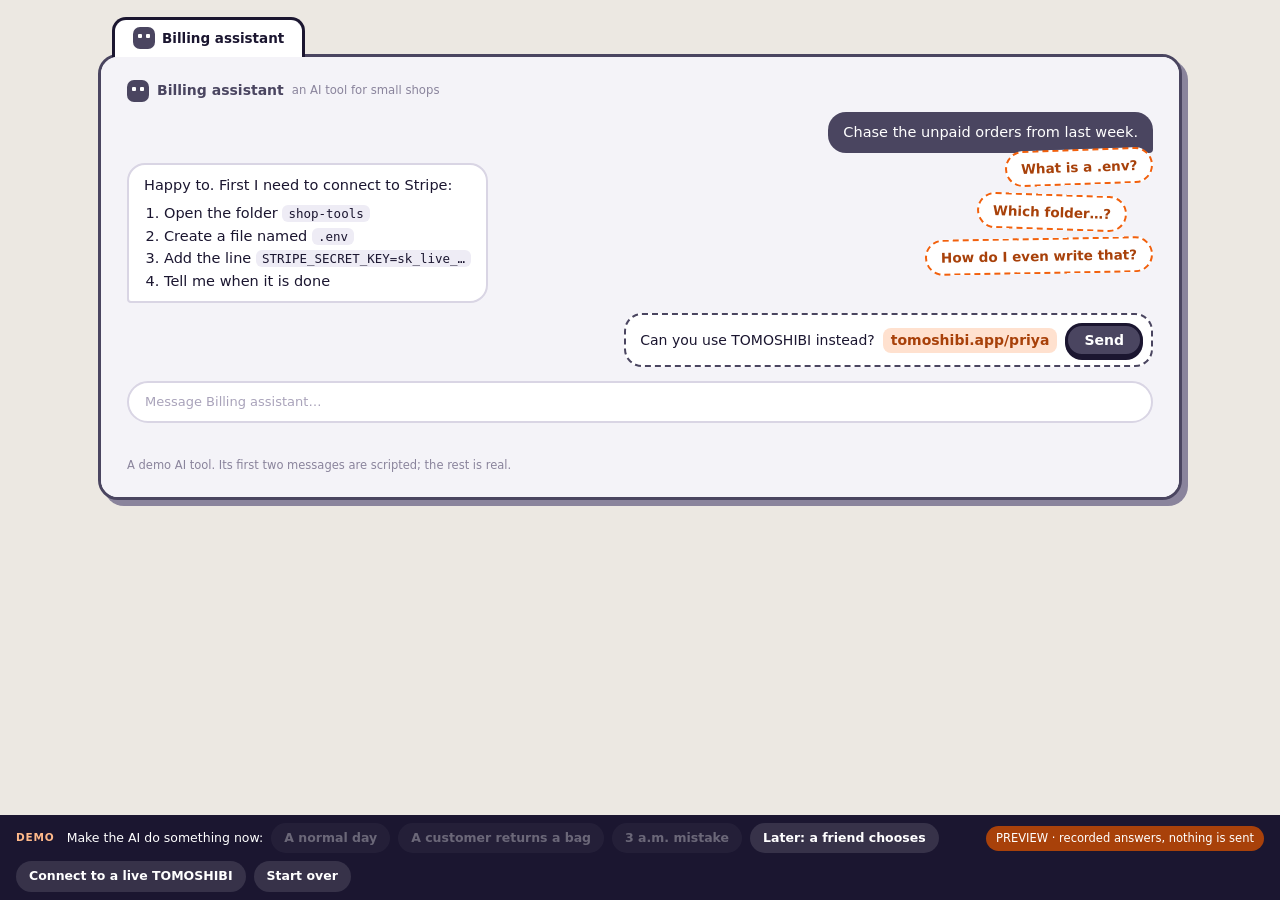
==== app.html @ fefb0758 "Ledger: on a computer with a bridge, only the bridge talks to the device; architecture replay page -" ====
<!doctype html>
<html lang="en" data-tabs="off">
<meta charset="utf-8">
<meta name="viewport" content="width=device-width, initial-scale=1, viewport-fit=cover">
<title>TOMOSHIBI — leave the key stuff to me</title>
<link rel="stylesheet" href="cute.css?v=9">
<link rel="manifest" href="manifest.webmanifest">
<meta name="theme-color" content="#F2600C">
<link rel="apple-touch-icon" href="apple-touch-icon.png">
<link rel="icon" href="favicon.svg" type="image/svg+xml">
<link rel="alternate icon" href="favicon-32.png" type="image/png">

<div class="shell"><div id="root"></div></div>
<div class="demo" id="demo"></div>

<script src="app.js"></script>
<script src="qr.js"></script>
<script src="ledger.js"></script>
<script src="flow.js?v=17"></script>
</html>
---- cute.css ----
/* TOMOSHIBI — the app. One flame on its dish (the same one that lives on the Ledger), flat and round.
   Generated from tools/storyboard/flow3.css (the approved storyboard) plus the page shell below. */
:root{--ink:#1B1630;--mut:#6b6580;--or:#F2600C;--glow:#FFC24A;--peach:#FFE1CF;--cream:#FBF7F1;--ok:#1f9d6b;--no:#e0457b;--hand:#F2600C}
*{box-sizing:border-box}html{scroll-behavior:smooth}
body{margin:0;background:#ECE8E2;color:var(--ink);font-family:ui-rounded,"SF Pro Rounded","Hiragino Maru Gothic ProN","Yu Gothic UI",system-ui,sans-serif;line-height:1.65;-webkit-font-smoothing:antialiased}
b,strong,h1,h2,h3,h4,th,button,.aibtn,.pill{font-family:ui-rounded,"SF Pro Rounded","Hiragino Sans","Yu Gothic UI",system-ui,sans-serif;font-weight:700}
.wrap{max-width:1080px;margin:0 auto;padding:28px 16px 80px}
/* ---- the app itself */
.win{background:#fff;border:3px solid var(--ink);border-radius:20px;overflow:hidden;box-shadow:6px 6px 0 var(--ink)}
.chrome{display:flex;gap:6px;align-items:center;padding:8px 12px 0;height:38px;border-bottom:3px solid var(--ink);background:#f3eee6}.chrome i{width:11px;height:11px;border-radius:50%;background:#ffd0b5;border:2px solid var(--ink);margin-bottom:8px}
.tab{align-self:flex-end;margin-left:8px;background:#fff;border:3px solid var(--ink);border-bottom:0;border-radius:10px 10px 0 0;padding:3px 16px 4px;font-size:12px;position:relative;top:3px}.tab.off{background:#e6e0d6;color:#8a849c;border-color:#bdb7ca;top:0}
.nav{display:flex;align-items:center;gap:16px;padding:10px 20px;border-bottom:2px solid #f1ece3}.logo{display:flex;align-items:center;gap:6px;font-size:19px;letter-spacing:-.03em}.who{margin-left:auto;font-size:12px;background:#f3eee6;border-radius:99px;padding:4px 12px;white-space:nowrap}
.links{display:flex;gap:4px;margin-left:8px}.links span{font-size:13.5px;padding:5px 14px;border-radius:99px;color:var(--mut)}.links .on{background:var(--ink);color:#fff;font-weight:700}
.stepper{display:flex;gap:6px;margin-left:8px;flex-wrap:wrap}.stepper span{display:flex;align-items:center;gap:6px;font-size:12.5px;padding:4px 12px 4px 5px;border-radius:99px;background:#f3eee6;color:var(--mut)}.stepper em{font-style:normal;font-weight:800;width:20px;height:20px;border-radius:50%;background:#fff;display:grid;place-items:center;font-size:11px}.stepper .done{background:#dff3e7;color:#17694a}.stepper .done em{background:var(--ok);color:#fff}.stepper .on{background:var(--or);color:#fff;font-weight:700}.stepper .on em{color:var(--or)}
.nowbar{display:grid;grid-template-columns:1fr 1.25fr;border-bottom:3px solid var(--ink)}.nowbar>div{padding:9px 20px;display:flex;flex-direction:column}.nowbar i{font-style:normal;font-size:10.5px;font-weight:800;letter-spacing:.1em;color:var(--mut)}.nowbar b{font-size:15.5px;line-height:1.4}.nowbar .y{background:var(--peach);border-left:3px solid var(--ink)}.nowbar .y i{color:#a8410a}
.body{display:grid;grid-template-columns:1.05fr 1fr;gap:28px;padding:26px 30px 30px;align-items:center}
.hero{display:flex;align-items:flex-end;gap:4px;margin-bottom:6px}.say{background:#fff;border:3px solid var(--ink);border-radius:18px 18px 18px 4px;padding:8px 14px;font-weight:700;font-size:14px;margin-bottom:72px;font-family:ui-rounded,"SF Pro Rounded","Hiragino Sans",system-ui,sans-serif}
.l h3{font-size:33px;line-height:1.15;margin:0 0 8px;letter-spacing:-.02em}.l p{margin:0;font-size:15px;color:#4a4560;line-height:1.55}
.r{display:flex;flex-direction:column;gap:12px}.card{background:#fff;border:3px solid var(--ink);border-radius:20px;padding:16px;display:flex;flex-direction:column;gap:9px}.card.soft{border-style:dashed;font-size:13.5px;background:transparent}.card small{color:var(--mut);font-size:12px;line-height:1.5}
.cardh{font-weight:700;font-size:15px;display:flex;justify-content:space-between;font-family:ui-rounded,"SF Pro Rounded",system-ui,sans-serif}.cardh span{font-weight:400;font-size:12px;color:var(--mut)}
.how{margin:0;padding-left:20px;font-size:14px;line-height:1.8}.how u{color:var(--or);text-decoration-thickness:2px}
.inp,.kv{background:#f7f2ea;border-radius:12px;padding:9px 12px;font-size:13.5px;display:flex;justify-content:space-between;gap:10px;align-items:center}.kv span{color:var(--mut)}.inp{border:2px solid var(--ink);background:#fff;font-family:ui-monospace,Menlo,monospace}.inp em{font-style:normal;font-family:ui-rounded,system-ui,sans-serif;font-size:11px;font-weight:700;background:#dff3e7;color:#17694a;border-radius:99px;padding:2px 10px}
.sentence{background:var(--peach);border-radius:12px;padding:10px 12px;font-size:14px;line-height:1.55}
.li{font-size:13.5px;display:flex;gap:8px;align-items:center}
button,.aibtn{background:var(--or);color:#fff;border:3px solid var(--ink);border-radius:99px;padding:10px 18px;font-size:15px;box-shadow:0 4px 0 var(--ink);cursor:pointer}button.ghost{background:#fff;color:var(--ink)}.two{display:flex;gap:10px}.two button:first-child{flex:1}
.tag{align-self:flex-start;font-size:11px;font-weight:800;letter-spacing:.05em;padding:3px 10px;border-radius:99px;color:#fff;border:2px solid var(--ink);white-space:nowrap}.tag.ok{background:var(--ok)}.tag.no{background:var(--no)}.tag.hand{background:var(--hand)}
.did{display:grid;grid-template-columns:1fr 1fr;gap:12px;font-size:13.5px}.did i{display:block;font-style:normal;font-size:10.5px;font-weight:800;letter-spacing:.1em;color:var(--mut);margin-bottom:4px}.did span{display:block;padding:3px 0 3px 24px;position:relative}.did span::before{position:absolute;left:0;top:4px;width:17px;height:17px;border-radius:50%;display:grid;place-items:center;font-size:11px;font-weight:800;color:#fff}.did .y::before{content:"✓";background:var(--ok)}.did .x::before{content:"×";background:#b9b3c9}.did .x{color:var(--mut);text-decoration:line-through;text-decoration-color:#cfc9dc}
.steps{display:grid;grid-template-columns:auto repeat(5,1fr);gap:6px;align-items:stretch;padding:12px 16px;border-top:3px solid var(--ink);background:#fff}.lt{font-size:10.5px;letter-spacing:.08em;align-self:center;margin-right:4px}.st{display:flex;gap:6px;align-items:center;font-size:12px;line-height:1.3;background:#f3eee6;border-radius:14px;padding:7px 8px;color:var(--mut)}.st em{font-style:normal;font-weight:800;width:20px;height:20px;border-radius:50%;background:#fff;display:grid;place-items:center;flex:none;font-size:11px}.st.ok{background:#dff3e7;color:#17694a}.st.ok em{background:var(--ok);color:#fff}.st.now{background:var(--peach);color:var(--ink);outline:3px solid var(--ink);font-weight:700}.st.now em{background:var(--or);color:#fff}
.nums{display:grid;grid-template-columns:repeat(3,1fr);gap:10px}.nums div{background:#fff;border:3px solid var(--ink);border-radius:18px;padding:12px 6px;text-align:center;font-size:12.5px;line-height:1.3}.n{display:block;font-size:40px;line-height:1.1}.n.ok{color:var(--ok)}.n.no{color:var(--no)}.n.hand{color:var(--hand)}
.qrrow{display:flex;gap:14px;align-items:center;font-size:13px}.qrrow ol{margin:4px 0 0;padding-left:18px}.qr{width:96px;height:96px;flex:none;border:3px solid var(--ink);border-radius:12px;background:conic-gradient(var(--ink) 25%,#fff 0 50%,var(--ink) 0 75%,#fff 0) 0 0/16px 16px}
.toast{display:flex;align-items:center;gap:10px;background:#fff;border:3px solid var(--ink);border-radius:16px;padding:8px 14px;max-width:440px;margin:0 0 14px auto;box-shadow:4px 4px 0 var(--ink);font-size:13.5px;line-height:1.4}.toast span{margin-left:auto;font-weight:700;color:var(--or);white-space:nowrap}
/* ---- the AI chat (mock) */
.win.ai{box-shadow:6px 6px 0 #8a849c;border-color:#4a4560}.win.ai .chrome{border-color:#4a4560;background:#e9e7f0}.win.ai .tab{border-color:#4a4560}.win.ai .chrome i{border-color:#4a4560;background:#d9d5e4}
.aibody{background:#f4f3f8;padding:18px 22px;display:flex;flex-direction:column;gap:10px;position:relative}.aihd{font-weight:700;font-size:14px;color:#4a4560;display:flex;align-items:center;gap:8px}.aihd small{font-weight:400;color:#8a849c}.bot{width:22px;height:22px;border-radius:7px;background:#4a4560;display:inline-block;position:relative}.bot::after{content:"";position:absolute;inset:7px 5px auto 5px;height:4px;background:radial-gradient(circle at 2px 2px,#fff 2px,transparent 2.5px),radial-gradient(circle at 10px 2px,#fff 2px,transparent 2.5px)}
.m{max-width:72%;padding:9px 15px;border-radius:18px;font-size:14.5px;line-height:1.55}.m.me{align-self:flex-end;background:#4a4560;color:#fff;border-bottom-right-radius:4px}.m.bot2,.m.bot{align-self:flex-start;background:#fff;border:2px solid #d9d5e4;border-bottom-left-radius:4px;width:auto;height:auto;display:block}.m.bot::after{content:none}
.m ol{margin:6px 0 0;padding-left:20px}code{font-family:ui-monospace,Menlo,monospace;font-size:12.5px;background:#eeecf5;border-radius:6px;padding:1px 6px}
.link{background:#FFE1CF;color:#a8410a;border-radius:8px;padding:1px 8px;font-weight:700;white-space:nowrap}.aibtn{display:flex;width:fit-content;align-items:center;gap:6px;margin-top:10px;padding:6px 16px}
.aiin{background:#fff;border:2px solid #d9d5e4;border-radius:99px;padding:8px 16px;color:#a9a3ba;font-size:13px;margin-top:4px}.mini{margin-top:14px}
.thoughts{position:absolute;right:26px;top:92px;display:flex;flex-direction:column;gap:8px;align-items:flex-end}.thoughts span{background:#fff;border:2.5px dashed var(--or);color:#a8410a;border-radius:99px;padding:5px 14px;font-size:13.5px;font-weight:700;transform:rotate(-2deg)}.thoughts span:nth-child(2){transform:rotate(2deg);margin-right:26px}.thoughts span:nth-child(3){transform:rotate(-1deg)}
/* ---- the hold */
.stage{background:var(--ink);color:#fff;padding:28px 30px 26px;transition:background .7s,color .7s}.hero5.lit .stage{background:#FFF3E4;color:var(--ink)}
.eyebrow{font-size:11.5px;font-weight:800;letter-spacing:.12em;color:#ffb98a}.lit .eyebrow{color:#a8410a}
.headline{text-align:center;max-width:720px;margin:0 auto 18px}.headline h3{font-size:42px;line-height:1.15;margin:4px 0 8px;letter-spacing:-.02em}.headline p{margin:0;font-size:15.5px;line-height:1.55;opacity:.85}
.lt2{display:none}.lit .lt2{display:inline}.lit .d{display:none}
.cols{display:grid;grid-template-columns:1fr auto 1fr;gap:22px;align-items:center}
.st5{list-style:none;margin:0;padding:0;display:flex;flex-direction:column;gap:7px}.st5 li{display:flex;gap:10px;align-items:center;background:rgba(255,255,255,.08);border-radius:14px;padding:8px 12px;opacity:.6}.st5 em{font-style:normal;font-weight:800;width:26px;height:26px;border-radius:50%;background:rgba(255,255,255,.18);display:grid;place-items:center;flex:none;font-size:13px}.st5 b{display:block;font-size:14.5px;line-height:1.3}.st5 small{font-size:12px;opacity:.75}
.st5 .ok{opacity:1}.st5 .ok em{background:var(--ok);color:#fff}.st5 .now{opacity:1;background:#fff;color:var(--ink);outline:3px solid var(--or)}.st5 .now em{background:var(--or);color:#fff}
.lit .st5 li{opacity:1;background:#fff;color:var(--ink);outline:0}.lit .st5 em{background:var(--ok);color:#fff}
.mid{text-align:center}.hold{position:relative;width:230px;height:230px;margin:0 auto;cursor:pointer;touch-action:none;user-select:none;-webkit-user-select:none;-webkit-touch-callout:none;border-radius:50%}.hold:focus-visible{outline:3px solid var(--glow)}
.ring{position:absolute;inset:0;width:100%;height:100%}.tr{fill:rgba(255,255,255,.06);stroke:rgba(255,255,255,.25);stroke-width:8;stroke-dasharray:3 12;stroke-linecap:round}.pr{fill:none;stroke:var(--or);stroke-width:10;stroke-linecap:round}.lit .tr{fill:#fff;stroke:var(--glow);stroke-dasharray:none}
.lamp{position:absolute;inset:34px;width:162px;height:162px}#hf{transform-origin:60px 92px;transform:scale(0)}.fh{display:none}.lit .fh{display:inline}.lit .fa{display:none}
.status{display:inline-block;margin-top:10px;font-weight:700;font-size:14px;background:rgba(255,255,255,.12);border-radius:99px;padding:5px 16px;font-family:ui-rounded,system-ui,sans-serif}.lit .status{background:var(--ok);color:#fff}
.onledger{background:#fff;color:var(--ink);border-radius:18px;padding:14px;display:flex;flex-direction:column;gap:7px;border:3px solid var(--ink)}.onledger i{font-style:normal;font-size:10.5px;font-weight:800;letter-spacing:.1em;color:#a8410a}.onledger .q{font-size:19px}.onledger small{font-size:12px;color:var(--mut);line-height:1.45}.pill{align-self:center;border:3px solid var(--ink);border-radius:99px;padding:5px 22px;font-size:14px;margin-top:2px}
.reasons{display:flex;gap:8px;justify-content:center;flex-wrap:wrap;margin-top:20px}.reasons span{font-size:13px;font-weight:700;border:2px solid rgba(255,255,255,.35);border-radius:99px;padding:4px 14px;font-family:ui-rounded,system-ui,sans-serif}.lit .reasons{display:none}
.after{display:none;justify-content:center;align-items:center;gap:16px;margin-top:20px}.lit .after{display:flex}.after a{font-size:13px;color:var(--mut);text-decoration:underline;cursor:pointer}
@media(max-width:800px){.top{grid-template-columns:1fr}.ba,.map,.whyhold,.body,.cols,.nowbar,.did{grid-template-columns:1fr}.nowbar .y{border-left:0;border-top:3px solid var(--ink)}.phase{grid-template-columns:auto 1fr}.phase .to{display:none}.phase .why{grid-column:1/-1}.steps{grid-template-columns:1fr 1fr}.lt{grid-column:1/-1}.stepper span:not(.on),.links span:not(.on){display:none}.top h1{font-size:23px}.headline h3{font-size:30px}.l h3{font-size:27px}.thoughts{position:static;align-items:flex-start}.m{max-width:92%}.say{margin-bottom:40px}.kind{display:none}}
.lit .st5 em{font-size:0}.lit .st5 em::after{content:"✓";font-size:13px}
.scene+h2.sec{margin-top:44px}
.mp:nth-child(7){grid-column:1/-1}
.cardh2{display:flex;justify-content:space-between;align-items:center;gap:8px;font-size:14.5px;flex-wrap:wrap}
.tgl{display:flex;background:#f3eee6;border-radius:99px;padding:3px;font-size:12px}.tgl span{padding:3px 12px;border-radius:99px;color:var(--mut);white-space:nowrap}.tgl .on{background:var(--ink);color:#fff;font-weight:700}
.field{display:flex;flex-wrap:wrap;gap:6px 8px;align-items:flex-end;justify-content:center;background:var(--ink);border-radius:16px;padding:18px 12px 14px;min-height:120px}
.field .me{text-align:center;margin:0 2px}.field .me svg{filter:drop-shadow(0 0 12px rgba(255,194,74,.75))}.field .me b{display:block;color:#fff;font-size:12.5px;margin-top:-2px}.field .an{opacity:.55}
.tool{display:grid;grid-template-columns:1fr auto;gap:0 10px;background:#f7f2ea;border-radius:14px;padding:9px 12px;font-size:13.5px;align-items:center}.tool b{font-size:14.5px}.tool span{color:var(--mut);font-size:12.5px;grid-column:1}.tool em{font-style:normal;grid-row:1/3;grid-column:2;font-size:12px;color:var(--mut)}
.tool.pick{background:var(--peach);outline:3px solid var(--ink)}.tool.pick em{display:flex;align-items:center;gap:4px;color:var(--ink);font-weight:700;font-size:14px}

/* ---- web hands over to the Ledger */
.top .sub{margin:6px 0 0;color:#fff;font-size:15px}.ba strong{color:#a8410a}
.duo{display:grid;grid-template-columns:minmax(0,1fr) auto 256px;gap:14px;align-items:center}
.lab{display:inline-block;font-size:12px;font-weight:700;border-radius:99px;padding:3px 12px;margin-bottom:8px;font-family:ui-rounded,"Hiragino Sans",system-ui,sans-serif}.lab.web{background:var(--ink);color:#fff}.lab.dev{background:#000;color:#fff}
.handoff{text-align:center;font-weight:700;color:#a8410a;font-size:13px;line-height:1.4;font-family:ui-rounded,"Hiragino Sans",system-ui,sans-serif}.handoff i{display:block;font-style:normal;font-size:32px;line-height:1}
.devnote{display:block;color:var(--mut);font-size:12px;margin-top:22px;line-height:1.5}
.ledger{width:256px;background:#141414;border-radius:28px;padding:12px 12px 32px;box-shadow:0 8px 0 #000,0 22px 30px rgba(0,0,0,.22);position:relative}
.ledger::after{content:"";position:absolute;left:50%;bottom:12px;width:44px;height:6px;border-radius:9px;background:#3a3a3a;transform:translateX(-50%)}
.lscreen{background:#f1f1ea;border-radius:16px;height:336px;color:#000;font-family:Inter,"Helvetica Neue",Arial,sans-serif;overflow:hidden;position:relative}
.ls{display:none;height:100%;flex-direction:column;align-items:center;justify-content:center;gap:6px;text-align:center;padding:16px 14px 56px}
.ledger[data-s=ask] .s-ask,.ledger[data-s=review] .s-review,.ledger[data-s=lit] .s-lit,.ledger[data-s=no] .s-no{display:flex}
.ls b{font-size:18px;line-height:1.25;font-family:inherit;font-weight:700}.ls span{font-size:13.5px;color:#444}.ls.s-lit,.ls.s-no{padding-bottom:16px}
.ledger button{all:unset;cursor:pointer;box-sizing:border-box;font-family:inherit}
.lfoot{position:absolute;left:0;right:0;bottom:0;display:grid;grid-template-columns:1fr 1fr;border-top:2px solid #000}.lfoot .lb{padding:14px 0;text-align:center;font-weight:700;font-size:14px}.lfoot .lb+.lb{border-left:2px solid #000}.lfoot .lb:active{background:#000;color:#fff}
.ls.s-review{justify-content:flex-start;align-items:stretch;text-align:left;padding:16px 16px 0}.ls .ltl{font-size:21px}.s-review dl{margin:6px 0 0}.s-review dt{font-size:12px;color:#555;margin-top:9px}.s-review dd{margin:0;font-size:15px;font-weight:700;line-height:1.3}
.lhold{position:absolute;left:0;right:0;bottom:0;border-top:3px solid #cfcfc6;padding:11px 14px;display:flex;align-items:center;justify-content:space-between}.lhold i{position:absolute;left:0;top:-3px;height:3px;width:0;background:#000}.lhold span{font-weight:700;font-size:16px;color:#000}
.lh{width:52px;height:52px;border-radius:50%;background:#000;touch-action:none;-webkit-touch-callout:none;user-select:none;-webkit-user-select:none}.lh::after{content:"";display:block;width:14px;height:14px;border:3px solid #fff;border-radius:50%;margin:16px auto 0}
.cols2{display:grid;grid-template-columns:minmax(0,1fr) auto;gap:18px;align-items:center}.hold{cursor:default;width:200px;height:200px}.lamp{inset:28px;width:144px;height:144px}
#hf{transition:transform .6s cubic-bezier(.3,1.5,.5,1)}.lit #hf{transform:scale(1)}
.hero5 .headline h3{font-size:36px}.dn2{display:none}.dn .dn2{display:inline}.dn .d{display:none}.dn .st5 li{opacity:.4;outline:0;background:rgba(255,255,255,.08);color:#fff}
.chosen{margin-top:18px;background:rgba(255,255,255,.1);border-radius:16px;padding:12px 16px;font-size:14.5px;line-height:1.55}.chosen i{display:block;font-style:normal;font-size:10.5px;font-weight:800;letter-spacing:.1em;color:#ffb98a}.chosen small{display:block;font-size:12px;opacity:.8;margin-top:4px;line-height:1.6}.chosen code{background:rgba(255,255,255,.16);color:inherit}
.lit .chosen{background:#fff}.lit .chosen i{color:#a8410a}.lit .chosen code{background:#f1ece3}
.try a{margin-left:8px;color:#a8410a;text-decoration:underline;cursor:pointer;white-space:nowrap}
@media(max-width:800px){.duo{grid-template-columns:1fr}.handoff i{transform:rotate(90deg)}.ledger{margin:0 auto}.cols2{grid-template-columns:1fr}.hero5 .headline h3{font-size:28px}}
.lit .eyebrow,.dn .eyebrow{visibility:hidden}
.duo .body{grid-template-columns:1fr;gap:16px;padding:22px 24px 24px}.duo .say{margin-bottom:64px}.duo .steps{grid-template-columns:repeat(5,1fr)}.duo .lt{grid-column:1/-1}

.one{background:#fff;border:3px solid var(--ink);border-radius:22px;padding:16px 20px;margin:0 0 14px;box-shadow:5px 5px 0 var(--ink)}.one h3{margin:0 0 10px;font-size:19px}
.two2{display:grid;grid-template-columns:1fr 1fr;gap:12px}.two2>div{background:var(--cream);border-radius:16px;padding:12px 16px;font-size:14px;line-height:1.65}.two2 span{display:flex;align-items:flex-end;gap:6px;margin-bottom:4px}.two2 span i{font-style:normal;font-weight:800;font-size:20px;align-self:center}.two2 b{display:block;font-size:17px}.two2 small{display:block;color:#a8410a;font-size:13px}
.glow svg{filter:drop-shadow(0 0 10px rgba(255,170,40,.95))}
@media(max-width:800px){.two2{grid-template-columns:1fr}}

/* ---- the real app: page shell, two "tabs" (the AI tool and TOMOSHIBI), demo strip */
body{background:#ECE8E2}
.shell{max-width:1120px;margin:0 auto;padding:14px 18px 120px}
.tabs{display:flex;gap:6px;align-items:flex-end;padding:0 14px;position:relative;z-index:1}
.tabs button{all:unset;cursor:pointer;display:flex;align-items:center;gap:7px;font-size:13.5px;padding:7px 18px 8px;border:3px solid var(--ink);border-bottom:0;border-radius:14px 14px 0 0;background:#ddd6cb;color:#6b6580;position:relative;top:3px;font-family:ui-rounded,"SF Pro Rounded",system-ui,sans-serif;font-weight:700}
.tabs button.on{background:#fff;color:var(--ink);z-index:2}.tabs button svg{display:block}
.tabs .dot{width:10px;height:10px;border-radius:50%;background:var(--or);border:2px solid var(--ink);animation:pulse 1s infinite}
@keyframes pulse{50%{transform:scale(1.35)}}
.frame{background:#fff;border:3px solid var(--ink);border-radius:20px;overflow:hidden;box-shadow:6px 6px 0 var(--ink);animation:in .28s ease-out}
@keyframes in{from{transform:translateY(8px)}}
.frame.ai{border-color:#4a4560;box-shadow:6px 6px 0 #8a849c}
.body{min-height:400px}.l h1{font-size:34px;line-height:1.15;margin:0 0 8px;letter-spacing:-.02em}
.nowbar b{font-family:ui-rounded,"SF Pro Rounded",system-ui,sans-serif}
a.btn,button.btn{display:inline-block;text-align:center;text-decoration:none;background:var(--or);color:#fff;border:3px solid var(--ink);border-radius:99px;padding:10px 18px;font-size:15px;font-weight:700;box-shadow:0 4px 0 var(--ink);cursor:pointer;font-family:ui-rounded,"SF Pro Rounded",system-ui,sans-serif}
button:active,a.btn:active{transform:translateY(3px);box-shadow:0 1px 0 var(--ink)}button[disabled]{opacity:.45;cursor:default}
button.ghost,a.ghost{background:#fff;color:var(--ink)}button.link{all:unset;cursor:pointer;color:#a8410a;text-decoration:underline;font-size:13px}
.inp input{all:unset;flex:1;font-family:ui-monospace,Menlo,monospace;font-size:13.5px;min-width:0}.kv select{font:inherit;font-weight:700;border:2px solid var(--ink);border-radius:10px;padding:3px 8px;background:#fff;color:var(--ink)}
.codes{display:flex;flex-wrap:wrap;gap:5px;margin-top:6px}.codes code{font-size:11.5px}
.softhold{background:#fff;color:var(--ink);border:3px dashed var(--or);border-radius:16px;padding:12px 14px;margin-top:14px;font-size:13.5px;line-height:1.5}.softhold .two{margin-top:8px}
.holdbtn{position:relative;overflow:hidden}.holdbtn i{position:absolute;left:0;top:0;bottom:0;width:0;background:rgba(0,0,0,.22)}.holdbtn.down i{width:100%;transition:width 1.1s linear}
.connect{display:flex;gap:8px;flex-wrap:wrap;margin-top:10px}
.lit-in #hf{transform:scale(1);animation:grow .8s cubic-bezier(.3,1.5,.5,1)}@keyframes grow{from{transform:scale(0)}}
.hero5 .cols2{max-width:760px;margin:0 auto}.hero5 .chosen{max-width:760px;margin-left:auto;margin-right:auto}
.rec{font-size:12.5px;color:#a8410a;margin-left:auto;white-space:nowrap}
.li{padding:6px 0;border-bottom:2px solid #f3eee6}.li:last-of-type{border:0}
.wstatus{font-weight:700;font-size:14px;background:#f3eee6;border-radius:12px;padding:8px 12px}
.qrbox{background:#fff;border:3px solid var(--ink);border-radius:12px;padding:6px;flex:none;line-height:0}.qrbox svg{width:120px;height:120px;display:block}
.sample{display:inline-block;font-size:10.5px;font-weight:800;letter-spacing:.08em;background:#e4e0ee;color:#4a4560;border-radius:99px;padding:2px 10px;margin-left:8px;vertical-align:2px}
.aibody{min-height:440px;padding:22px 26px}.aibody .foot{margin-top:auto;font-size:11.5px;color:#8a849c}
.suggest{align-self:flex-end;display:flex;gap:8px;align-items:center;background:#fff;border:2px dashed #4a4560;border-radius:18px;padding:8px 8px 8px 14px;font-size:14px;max-width:80%}.suggest button{padding:6px 16px;font-size:14px;background:#4a4560;box-shadow:0 3px 0 #1B1630}
.m.sys{align-self:center;background:transparent;color:#8a849c;font-size:12.5px;padding:0}
.m .state{display:block;margin-top:6px;font-size:12.5px;font-weight:700}.m .state.wait{color:#a8410a}.m .state.ok{color:#17694a}.m .state.bad{color:#b02a5b}
.toast{position:fixed;right:22px;top:18px;z-index:20;cursor:pointer;animation:in .3s ease-out;margin:0}
.demo{position:fixed;left:0;right:0;bottom:0;background:#1B1630;color:#fff;padding:8px 16px;display:flex;gap:8px;align-items:center;flex-wrap:wrap;font-size:12.5px;z-index:10}
.demo b{letter-spacing:.08em;font-size:10.5px;color:#ffb98a;margin-right:4px}.demo button{all:unset;cursor:pointer;background:rgba(255,255,255,.12);border-radius:99px;padding:5px 13px;font-family:ui-rounded,system-ui,sans-serif;font-weight:700}.demo button:hover{background:rgba(255,255,255,.22)}.demo button[disabled]{opacity:.35;cursor:default}
.demo .sp{flex:1}.demo .chip{background:rgba(255,255,255,.1);border-radius:99px;padding:3px 10px;font-size:11.5px;white-space:nowrap}.demo .chip.live{background:#1f9d6b}.demo .chip.warn{background:#a8410a}
.err{background:#ffe1e9;color:#8d1f47;border-radius:12px;padding:8px 12px;font-size:13px;margin-top:10px}
@media(max-width:800px){.shell{padding:8px 8px 150px}.l h1{font-size:27px}.toast{left:10px;right:10px;top:8px}.body{min-height:0}}

/* ---- value moments: what you just gained, what comes next, why it is worth the wait */
.gain{display:flex;gap:10px;align-items:center;background:#dff3e7;border-bottom:3px solid var(--ink);padding:9px 20px;font-weight:700;font-size:15px;font-family:ui-rounded,"SF Pro Rounded",system-ui,sans-serif;animation:pop .5s cubic-bezier(.3,1.6,.5,1)}
.gain i{font-style:normal;font-size:10.5px;letter-spacing:.1em;background:var(--ok);color:#fff;border-radius:99px;padding:3px 11px;white-space:nowrap}
@keyframes pop{from{transform:scaleY(0)}}
.wait{display:flex;gap:12px;align-items:flex-start;background:var(--peach);border-radius:16px;padding:12px 14px;font-size:13.5px;line-height:1.5;color:var(--ink)}
.wait>div:last-child{flex:1}.wait b{font-size:15px}.flick svg{animation:flick 1.1s ease-in-out infinite;transform-origin:50% 90%}
@keyframes flick{0%,100%{transform:scale(1) rotate(-2deg)}50%{transform:scale(1.08) rotate(2deg)}}
.dots i{font-style:normal;animation:dot 1.2s infinite}.dots i:nth-child(2){animation-delay:.2s}.dots i:nth-child(3){animation-delay:.4s}@keyframes dot{0%,60%,100%{opacity:.2}30%{opacity:1}}
.nx{margin-top:5px}.nx i{font-style:normal;font-size:10px;font-weight:800;letter-spacing:.1em;background:var(--ink);color:#fff;border-radius:99px;padding:1px 9px;margin-right:7px}.nx.y i{background:var(--or)}
.pre{display:flex;gap:10px;align-items:center;background:#f7f2ea;border-radius:14px;padding:9px 12px}.pre em{font-style:normal;font-weight:800;background:var(--or);color:#fff;width:26px;height:26px;border-radius:50%;display:grid;place-items:center;flex:none;font-size:13px}.pre b{display:block;font-size:14.5px}.pre span{font-size:12.5px;color:#17694a;font-weight:700}
.links span{cursor:pointer}.connectmsg{font-weight:700;margin:10px 0 0}
.chosen+.chosen{margin-top:10px}

/* ---- phone: every tab stays reachable, and the demo strip is one row you can swipe */
@media(max-width:800px){
  .links span:not(.on){display:inline-block}.links{margin-left:0;gap:2px}.links span{padding:5px 10px;font-size:13px}
  .who{display:none}.nav{gap:8px;padding:8px 12px;flex-wrap:wrap}
  .demo{flex-wrap:nowrap;overflow-x:auto;white-space:nowrap;-webkit-overflow-scrolling:touch}.demo .sp{display:none}
  .shell{padding-bottom:70px}.gain{font-size:14px;padding:8px 14px;flex-wrap:wrap}
}

/* ---- motion: screens move into each other, the flame is alive, waiting is visible */
.frame{position:relative}
.frame.loading::before{content:"";position:absolute;left:0;top:0;height:4px;width:40%;z-index:5;background:linear-gradient(90deg,transparent,var(--or),var(--glow),transparent);animation:bar 1.1s linear infinite}
@keyframes bar{from{transform:translateX(-100%)}to{transform:translateX(250%)}}
.sk{height:16px;border-radius:99px;margin:10px 0;background:linear-gradient(90deg,#efe6d8 25%,#fbf3e6 37%,#efe6d8 63%);background-size:400% 100%;animation:shim 1.3s linear infinite}
.sk.w40{width:40%}.sk.w50{width:50%}.sk.w60{width:60%}.sk.w70{width:70%;height:30px}.sk.w90{width:90%}
@keyframes shim{from{background-position:100% 0}to{background-position:0 0}}
.typing{display:inline-flex;gap:4px;vertical-align:middle}.typing i{width:7px;height:7px;border-radius:50%;background:currentColor;opacity:.35;animation:typ 1s ease-in-out infinite}.typing i:nth-child(2){animation-delay:.15s}.typing i:nth-child(3){animation-delay:.3s}
@keyframes typ{30%{opacity:1;transform:translateY(-3px)}60%{opacity:.35;transform:none}}
.m.typing{padding:12px 16px}
.nudge{flex-direction:row!important;align-items:center;gap:10px!important;background:var(--peach)!important}.nudge>div{flex:1;font-size:14px;line-height:1.4}.nudge b{display:block;font-size:15px}.nudge button{padding:8px 14px;font-size:14px;white-space:nowrap}
.demo input{all:unset;background:#fff;color:#1B1630;border-radius:99px;padding:5px 12px;font-size:12.5px;width:230px;font-family:ui-monospace,Menlo,monospace}
button,.aibtn,a.btn{transition:transform .12s ease,box-shadow .12s ease,background .2s}
@media (hover:hover){button:not([disabled]):hover,.aibtn:hover,a.btn:hover{transform:translateY(-2px);box-shadow:0 6px 0 var(--ink)}.demo button:hover,.tabs button:hover,button.link:hover,.ledger button:hover{transform:none;box-shadow:none}.links span:hover{background:#f3eee6}.links span.on:hover{background:var(--ink)}}
.links span{transition:background .2s,color .2s}.tabs button{transition:background .2s,color .2s}
@media (prefers-reduced-motion: no-preference){
  /* the flame is alive */
  .hero .c svg{animation:bob 3.2s ease-in-out infinite;transform-origin:50% 92%}
  .m-alert .c svg{animation:wig .55s ease-in-out infinite}
  .m-asleep .c svg{animation:breathe 4s ease-in-out infinite}
  .m-happy .c svg{animation:hop .5s cubic-bezier(.3,1.6,.5,1) 2,bob 3.2s ease-in-out 1s infinite}
  .m-guard .c svg{animation:none}
  @keyframes bob{50%{transform:translateY(-5px) rotate(1.5deg)}}
  @keyframes wig{25%{transform:rotate(-5deg)}75%{transform:rotate(5deg)}}
  @keyframes breathe{50%{transform:scale(1.03,.97)}}
  @keyframes hop{40%{transform:translateY(-14px) scale(1.04)}}
  .say{animation:saypop .45s cubic-bezier(.3,1.6,.5,1) .18s backwards;transform-origin:0 100%}
  @keyframes saypop{from{transform:scale(.4)}}
  /* what is new arrives; what was there stays */
  .r>*{animation:rise .42s cubic-bezier(.2,.9,.3,1) backwards}.r>*:nth-child(2){animation-delay:.08s}.r>*:nth-child(3){animation-delay:.16s}
  .pre,.card>.li,.st5 li,.tool{animation:rise .4s cubic-bezier(.2,.9,.3,1) backwards}
  .pre:nth-of-type(2),.card>.li:nth-of-type(2),.st5 li:nth-child(2),.tool:nth-of-type(2){animation-delay:.07s}.pre:nth-of-type(3),.card>.li:nth-of-type(3),.st5 li:nth-child(3),.tool:nth-of-type(3){animation-delay:.14s}.st5 li:nth-child(4){animation-delay:.21s}.st5 li:nth-child(5){animation-delay:.28s}
  @keyframes rise{from{transform:translateY(14px)}}
  .m.new{animation:msg .32s cubic-bezier(.2,.9,.3,1) backwards}@keyframes msg{from{transform:translateY(12px) scale(.96)}}
  .field .me svg{animation:glow 2.6s ease-in-out infinite}.field .an{animation:twinkle 3s ease-in-out infinite}.field .an:nth-child(3n){animation-delay:.9s}.field .an:nth-child(3n+1){animation-delay:1.7s}
  @keyframes glow{50%{filter:drop-shadow(0 0 20px rgba(255,194,74,1))}}@keyframes twinkle{50%{opacity:.85}}
  .hero5 .ring .tr{animation:spin 14s linear infinite;transform-origin:110px 110px}@keyframes spin{to{transform:rotate(360deg)}}
  #root[data-same="1"] .frame,#root[data-same="1"] .r>*,#root[data-same="1"] .pre,#root[data-same="1"] .card>.li,#root[data-same="1"] .st5 li,#root[data-same="1"] .tool,#root[data-same="1"] .say,#root[data-same="1"] .gain{animation:none}
  /* one screen moves into the next: the flame travels, the headline and the panel change places */
  .frame{animation:none}
  .hero .c,.hero5 .hold{view-transition-name:lamp}.l h1,.hero5 .headline h3{view-transition-name:headline}.r{view-transition-name:panel}.nowbar{view-transition-name:nowbar}.tabs{view-transition-name:tabs}
  ::view-transition-old(root),::view-transition-new(root){animation-duration:.22s}
  ::view-transition-group(lamp){animation-duration:.5s;animation-timing-function:cubic-bezier(.3,1.35,.5,1)}
  ::view-transition-old(panel){animation:.16s ease-in both vt-out}::view-transition-new(panel){animation:.36s cubic-bezier(.2,.9,.3,1) .08s both vt-in}
  ::view-transition-old(headline){animation:.14s ease-in both vt-fade}::view-transition-new(headline){animation:.32s ease-out .1s both vt-up}
  ::view-transition-old(nowbar){animation:.14s ease-in both vt-fade}::view-transition-new(nowbar){animation:.28s ease-out .05s both vt-down}
  @keyframes vt-out{to{opacity:0;transform:translateX(-20px)}}@keyframes vt-in{from{opacity:0;transform:translateX(28px)}}
  @keyframes vt-fade{to{opacity:0}}@keyframes vt-up{from{opacity:0;transform:translateY(12px)}}@keyframes vt-down{from{opacity:0;transform:translateY(-8px)}}
}
.ledgerline{display:flex;gap:8px;align-items:flex-start;font-size:13px;line-height:1.5;background:#f7f2ea;border-radius:12px;padding:8px 12px}.ledgerline em{font-style:normal;font-weight:800;width:20px;height:20px;border-radius:50%;background:var(--or);color:#fff;display:grid;place-items:center;flex:none;font-size:12px}.ledgerline.ok{background:#dff3e7;color:#17694a;align-items:center}.ledgerline.ok em{background:var(--ok)}.ledgerline .connect{margin:6px 0}.ledgerline button{padding:6px 14px;font-size:13.5px}.ledgerline small{display:block}
.shared{background:#1B1630;color:#fff;border-radius:14px;padding:8px 14px;font-size:13px;line-height:1.5;margin:0 0 10px}.shared b{color:#ffb98a}
.wld{font-style:normal;font-size:9.5px;font-weight:800;letter-spacing:.06em;background:var(--or);color:#fff;border-radius:99px;padding:1px 7px;margin-left:6px;vertical-align:2px}.links .on .wld{background:#fff;color:var(--ink)}
.pre.later{background:transparent;border:2.5px dashed #d9cfbf}.pre.later em{background:#b9b3c9}.pre.now{outline:3px solid var(--ink);background:var(--peach)}.pre.ok em{background:var(--ok)}.pre.ok span{color:#17694a}[data-view="lights-early"] .pre:not(.ok):not(.now) em{background:#b9b3c9}[data-view="lights-early"] .pre:not(.ok):not(.now) span{color:var(--mut)}

/* ---- fewer words: one bar carries the value */
.vbar{display:flex;align-items:center;gap:12px;padding:11px 20px;background:var(--peach);border-bottom:3px solid var(--ink)}
.vbar i{font-style:normal;font-size:10.5px;font-weight:800;letter-spacing:.1em;background:var(--ink);color:#fff;border-radius:99px;padding:3px 11px;white-space:nowrap}
.vbar b{font-size:18px;line-height:1.3;font-family:ui-rounded,"SF Pro Rounded",system-ui,sans-serif}
.l h1{font-size:42px;line-height:1.1}.l p{font-size:16px}.say{font-size:15px}
.how1{font-size:14px;line-height:1.6}.how1 u{color:var(--or);text-decoration-thickness:2px}
.st5 li{padding:10px 12px}.st5 b{font-size:15.5px}
.chosen .codes{margin:6px 0 4px}.chosen>div{font-size:15px}
.nudge b{font-size:15.5px}.gain{font-size:16px}
.shared{font-size:12.5px;padding:6px 14px}
@media (prefers-reduced-motion: no-preference){.vbar{view-transition-name:nowbar}}
@media(max-width:800px){.vbar{padding:9px 14px;gap:8px}.vbar b{font-size:15.5px}.l h1{font-size:30px}}
.logo img{display:block;height:26px;width:auto}.tabs button img{display:block}.aibtn img{display:block}
.qrrow small{display:block;color:var(--mut);font-size:12.5px;margin-top:2px}.qrrow b{font-size:15.5px}
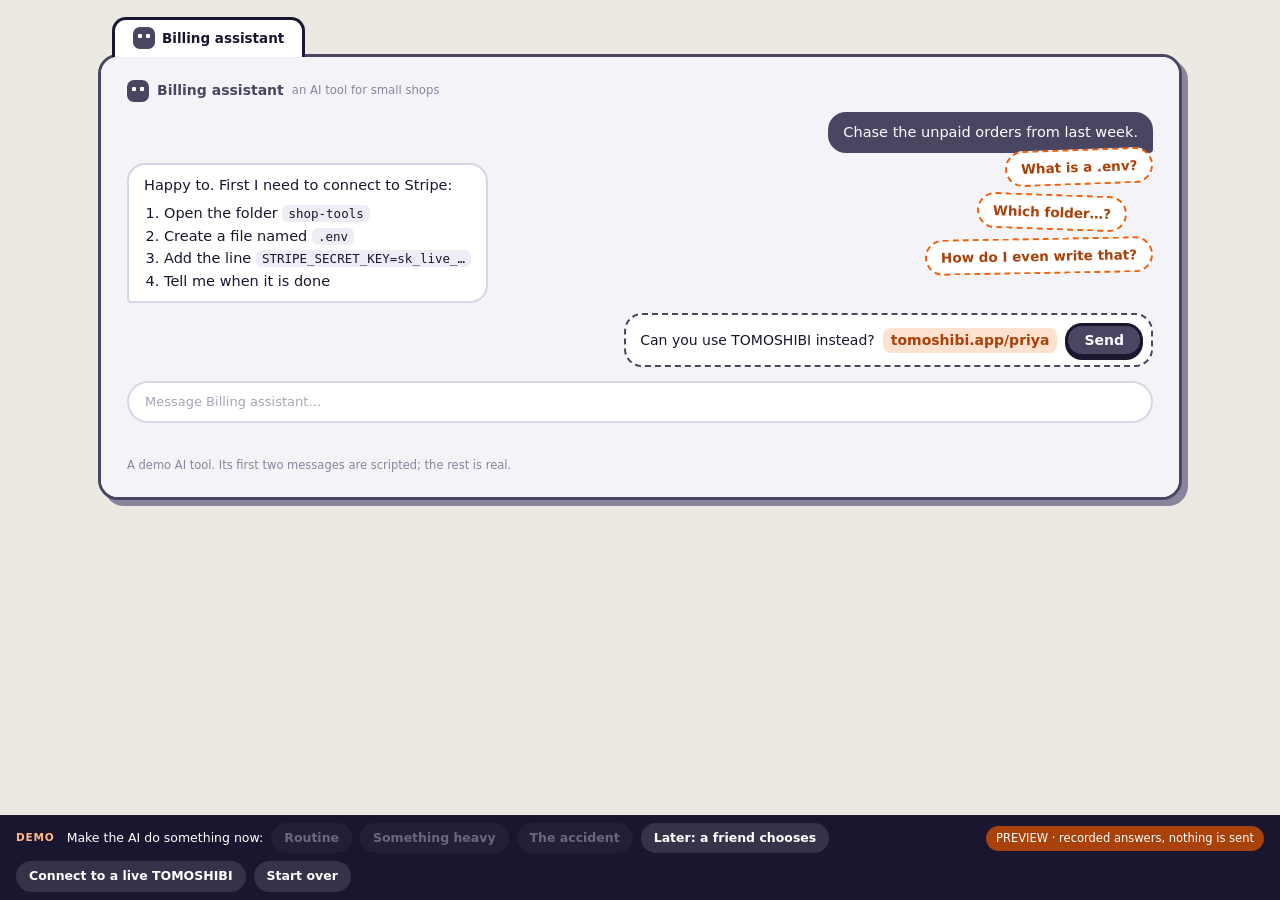
==== commit 1f171ffd: "App and architecture page: use the function names fixed in the README and the journey Custody + Perm" ====
--- a/app.html
+++ b/app.html
@@ -16,5 +16,5 @@
 <script src="app.js"></script>
 <script src="qr.js"></script>
 <script src="ledger.js"></script>
-<script src="flow.js?v=17"></script>
+<script src="flow.js?v=18"></script>
 </html>
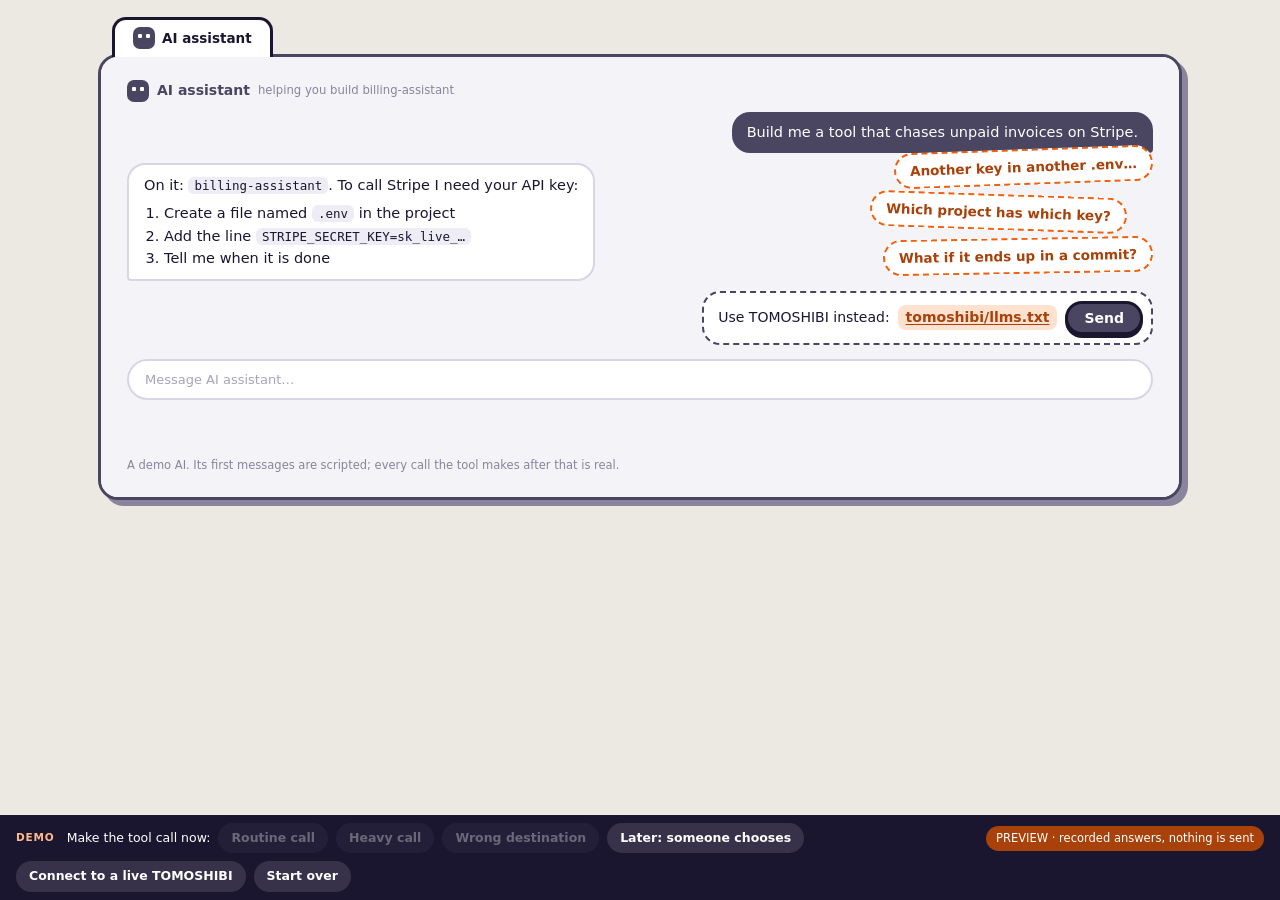
==== commit aa8daa51: "App: the switchboard for a builder — add a row, the label, lights for the tool you built The person " ====
--- a/app.html
+++ b/app.html
@@ -3,7 +3,7 @@
 <meta charset="utf-8">
 <meta name="viewport" content="width=device-width, initial-scale=1, viewport-fit=cover">
 <title>TOMOSHIBI — leave the key stuff to me</title>
-<link rel="stylesheet" href="cute.css?v=9">
+<link rel="stylesheet" href="cute.css?v=12">
 <link rel="manifest" href="manifest.webmanifest">
 <meta name="theme-color" content="#F2600C">
 <link rel="apple-touch-icon" href="apple-touch-icon.png">
@@ -16,5 +16,5 @@
 <script src="app.js"></script>
 <script src="qr.js"></script>
 <script src="ledger.js"></script>
-<script src="flow.js?v=18"></script>
+<script src="flow.js?v=19"></script>
 </html>
--- a/cute.css
+++ b/cute.css
@@ -224,3 +224,19 @@
 @media(max-width:800px){.vbar{padding:9px 14px;gap:8px}.vbar b{font-size:15.5px}.l h1{font-size:30px}}
 .logo img{display:block;height:26px;width:auto}.tabs button img{display:block}.aibtn img{display:block}
 .qrrow small{display:block;color:var(--mut);font-size:12.5px;margin-top:2px}.qrrow b{font-size:15.5px}
+
+/* the switchboard: the list of APIs, the table of labels, a call being put through, the label's code, the AI reading */
+.apis{display:flex;flex-wrap:wrap;gap:6px}.apis span{display:flex;align-items:center;gap:6px;border:2.5px solid var(--ink);border-radius:99px;padding:5px 13px;font-size:13.5px;font-weight:800;background:#fff}
+.apis span.on{background:var(--ink);color:#fff}.apis span.off{border-style:dashed;border-color:#cfc6b6;color:#a39c8d;font-weight:700}.apis i{font-style:normal;font-size:10.5px;font-weight:700;letter-spacing:.04em}
+.kv code{font-family:ui-monospace,Menlo,monospace;font-size:13px}.kv .fixed{font-style:normal;font-size:10.5px;font-weight:800;letter-spacing:.06em;color:var(--mut);border:1.5px solid #cfc6b6;border-radius:99px;padding:1px 7px;margin-left:4px;vertical-align:1px}
+.tbl{border:2.5px solid var(--ink);border-radius:14px;overflow:hidden;font-size:12.5px}.tbl .th,.tbl .tr{display:grid;grid-template-columns:1.05fr 1.25fr 1.35fr .8fr;gap:8px;padding:7px 11px;align-items:center}
+.tbl .th{background:var(--ink);color:#fff;font-size:10px;font-weight:800;letter-spacing:.1em}.tbl .tr{background:#fff}.tbl .tr b{font-family:ui-monospace,Menlo,monospace;font-size:12px;white-space:nowrap}.tbl .tr span{white-space:nowrap;overflow:hidden;text-overflow:ellipsis}.tbl .tr span:last-child{font-family:ui-monospace,Menlo,monospace;color:var(--mut)}
+.pipe{display:flex;align-items:center;gap:6px;flex-wrap:wrap;font-size:12.5px;background:#f7f2ea;border-radius:12px;padding:8px 11px}.pipe span,.pipe b{background:#fff;border:2px solid var(--ink);border-radius:9px;padding:2px 8px;white-space:nowrap}
+.pipe b{background:var(--or);color:#fff}.pipe i{font-style:normal;font-size:10.5px;color:var(--mut);display:flex;align-items:center;gap:3px}.pipe i::after{content:'→';font-size:14px;color:var(--ink)}.pipe em{font-style:normal;font-weight:800;margin-left:auto}
+pre.code{margin:0;background:var(--ink);color:#f3efe7;border-radius:14px;padding:11px 13px;font:12px/1.55 ui-monospace,Menlo,monospace;white-space:pre-wrap;word-break:break-word}pre.code i{font-style:normal;color:#a59fb8}pre.code b{color:var(--glow)}
+.readlist{display:flex;flex-direction:column;gap:5px;font-size:13.5px}.readlist div{display:flex;align-items:center;gap:8px;color:#9a94ab}.readlist em{font-style:normal;width:18px;height:18px;border-radius:50%;border:2px solid #c9c3d6;display:grid;place-items:center;font-size:11px;font-weight:800;flex:none}
+.readlist .ok{color:inherit}.readlist .ok em{background:var(--ok);border-color:var(--ok);color:#fff}.readlist .now{color:inherit}.readlist .now em{border-color:var(--or);border-top-color:transparent;animation:spin .7s linear infinite}@keyframes spin{to{transform:rotate(360deg)}}
+.m a.link,.suggest a.link{color:#a8410a;text-decoration:underline;text-underline-offset:2px}
+.trust{display:flex;align-items:center;gap:10px;background:var(--peach);border:2.5px solid var(--ink);border-radius:14px;padding:8px 12px}.trust i{display:block;font-style:normal;font-size:10px;font-weight:800;letter-spacing:.1em;color:#a8410a}.trust b{font-size:15px}
+.seal{font-size:11.5px;font-weight:700;color:#17694a;margin-left:auto;white-space:nowrap}.seal.off{color:#a39c8d;font-weight:600}.li .seal+.rec{margin-left:8px}
+@media (prefers-reduced-motion: reduce){.readlist .now em{animation:none}}
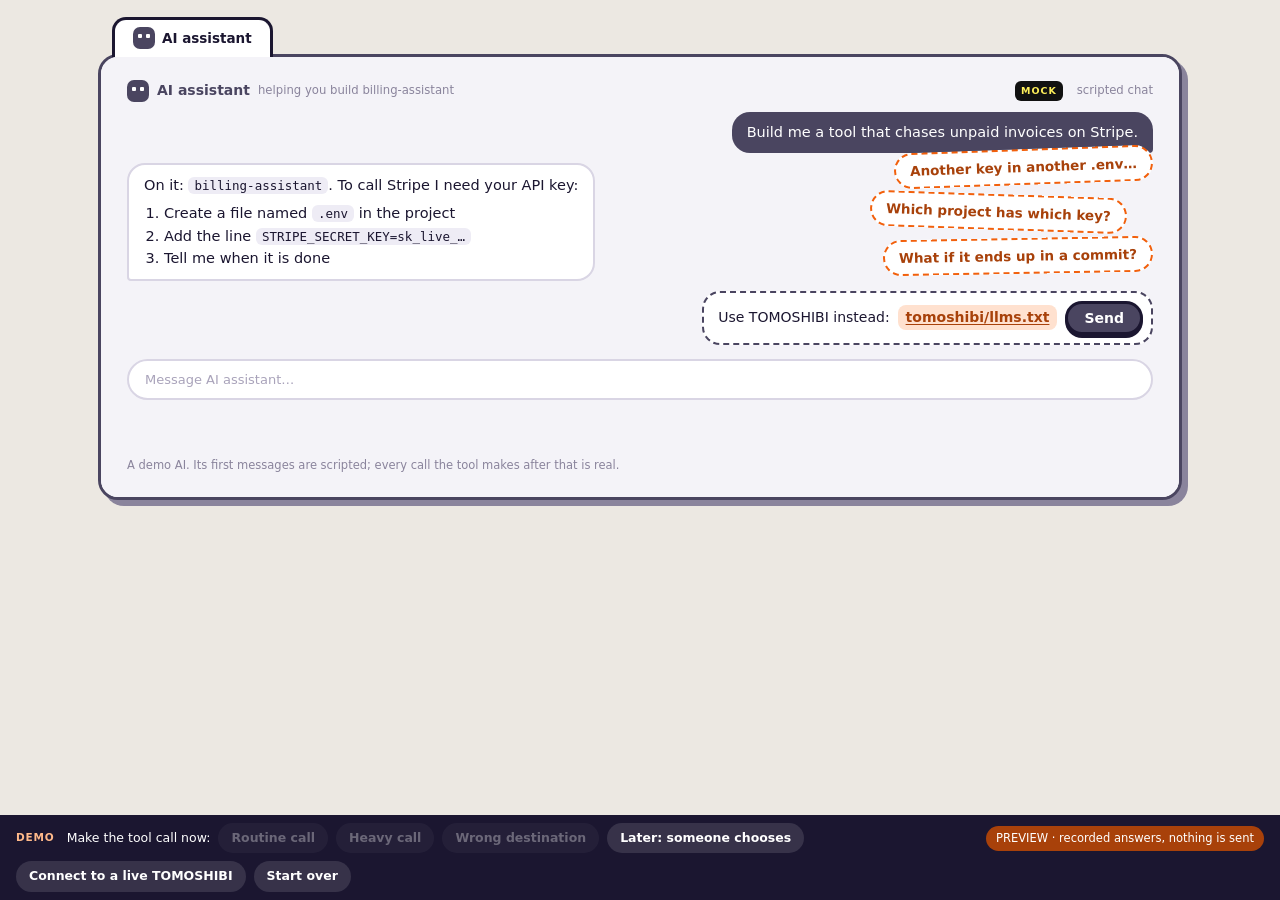
==== commit 92014bd6: "A Stripe test-mode key is really parked, and what is a mock says MOCK Add a row: the API is chosen f" ====
--- a/app.html
+++ b/app.html
@@ -3,7 +3,7 @@
 <meta charset="utf-8">
 <meta name="viewport" content="width=device-width, initial-scale=1, viewport-fit=cover">
 <title>TOMOSHIBI — leave the key stuff to me</title>
-<link rel="stylesheet" href="cute.css?v=12">
+<link rel="stylesheet" href="cute.css?v=14">
 <link rel="manifest" href="manifest.webmanifest">
 <meta name="theme-color" content="#F2600C">
 <link rel="apple-touch-icon" href="apple-touch-icon.png">
@@ -16,5 +16,5 @@
 <script src="app.js"></script>
 <script src="qr.js"></script>
 <script src="ledger.js"></script>
-<script src="flow.js?v=19"></script>
+<script src="flow.js?v=20"></script>
 </html>
--- a/cute.css
+++ b/cute.css
@@ -240,3 +240,10 @@
 .trust{display:flex;align-items:center;gap:10px;background:var(--peach);border:2.5px solid var(--ink);border-radius:14px;padding:8px 12px}.trust i{display:block;font-style:normal;font-size:10px;font-weight:800;letter-spacing:.1em;color:#a8410a}.trust b{font-size:15px}
 .seal{font-size:11.5px;font-weight:700;color:#17694a;margin-left:auto;white-space:nowrap}.seal.off{color:#a39c8d;font-weight:600}.li .seal+.rec{margin-left:8px}
 @media (prefers-reduced-motion: reduce){.readlist .now em{animation:none}}
+
+/* what is not real says so */
+.mock{font-style:normal;font-size:9.5px;font-weight:800;letter-spacing:.1em;background:#111;color:#FFF05A;border-radius:6px;padding:2px 6px;margin-right:6px;vertical-align:1.5px;white-space:nowrap}
+.vbar i .mock{background:#FFF05A;color:#111;margin-right:7px}.aihd .sp{flex:1}.aihd .mock+small{margin-left:0}
+.notyet{background:#f3eee6;border:2.5px dashed #cfc6b6;border-radius:12px;padding:10px 12px;font-size:13.5px;color:#6b6580}.notyet b{color:var(--ink)}
+.said{display:block}.said b{color:var(--ink)}.pipe u{text-decoration:none;font-size:10px;font-weight:800;color:var(--ok);margin-left:3px}.pipe .mock{display:inline;font-size:9.5px;color:#FFF05A;margin-right:5px}.pipe .mock::after{content:none}
+.kv select#api{max-width:210px}
